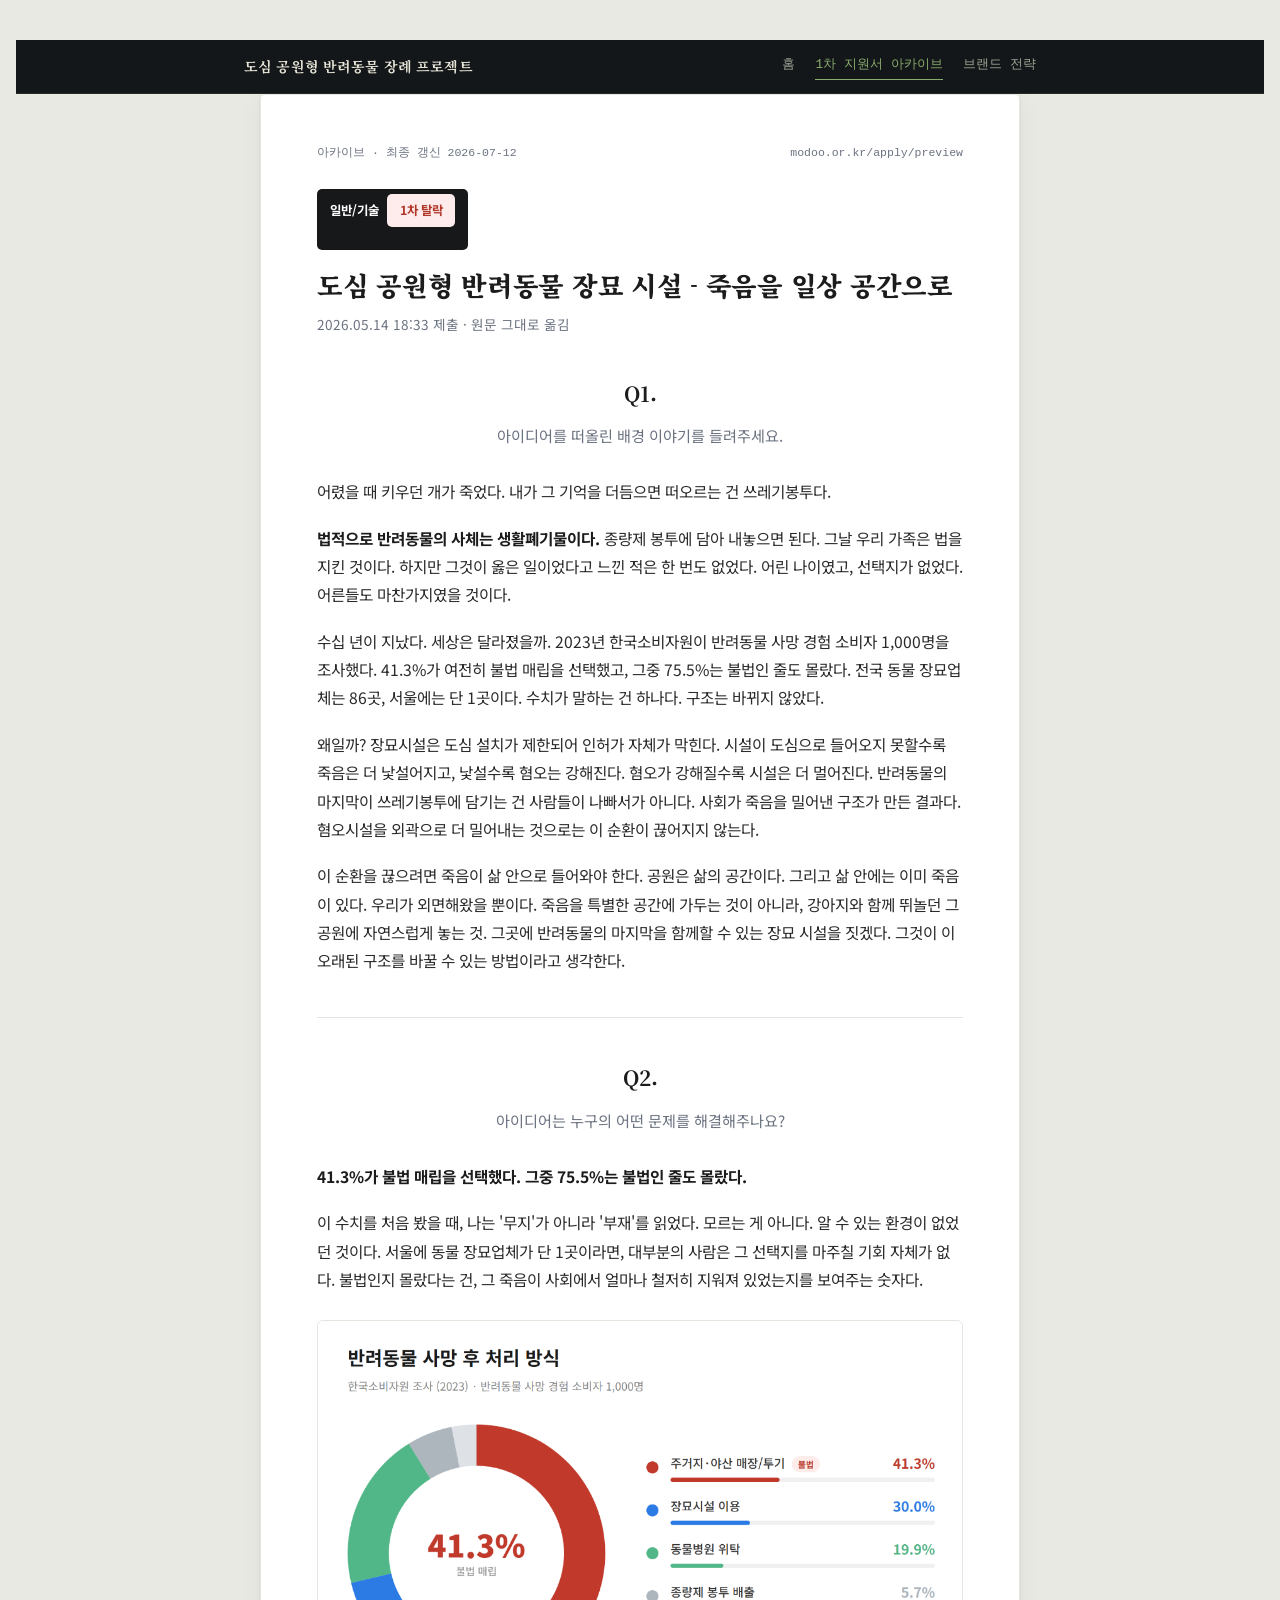
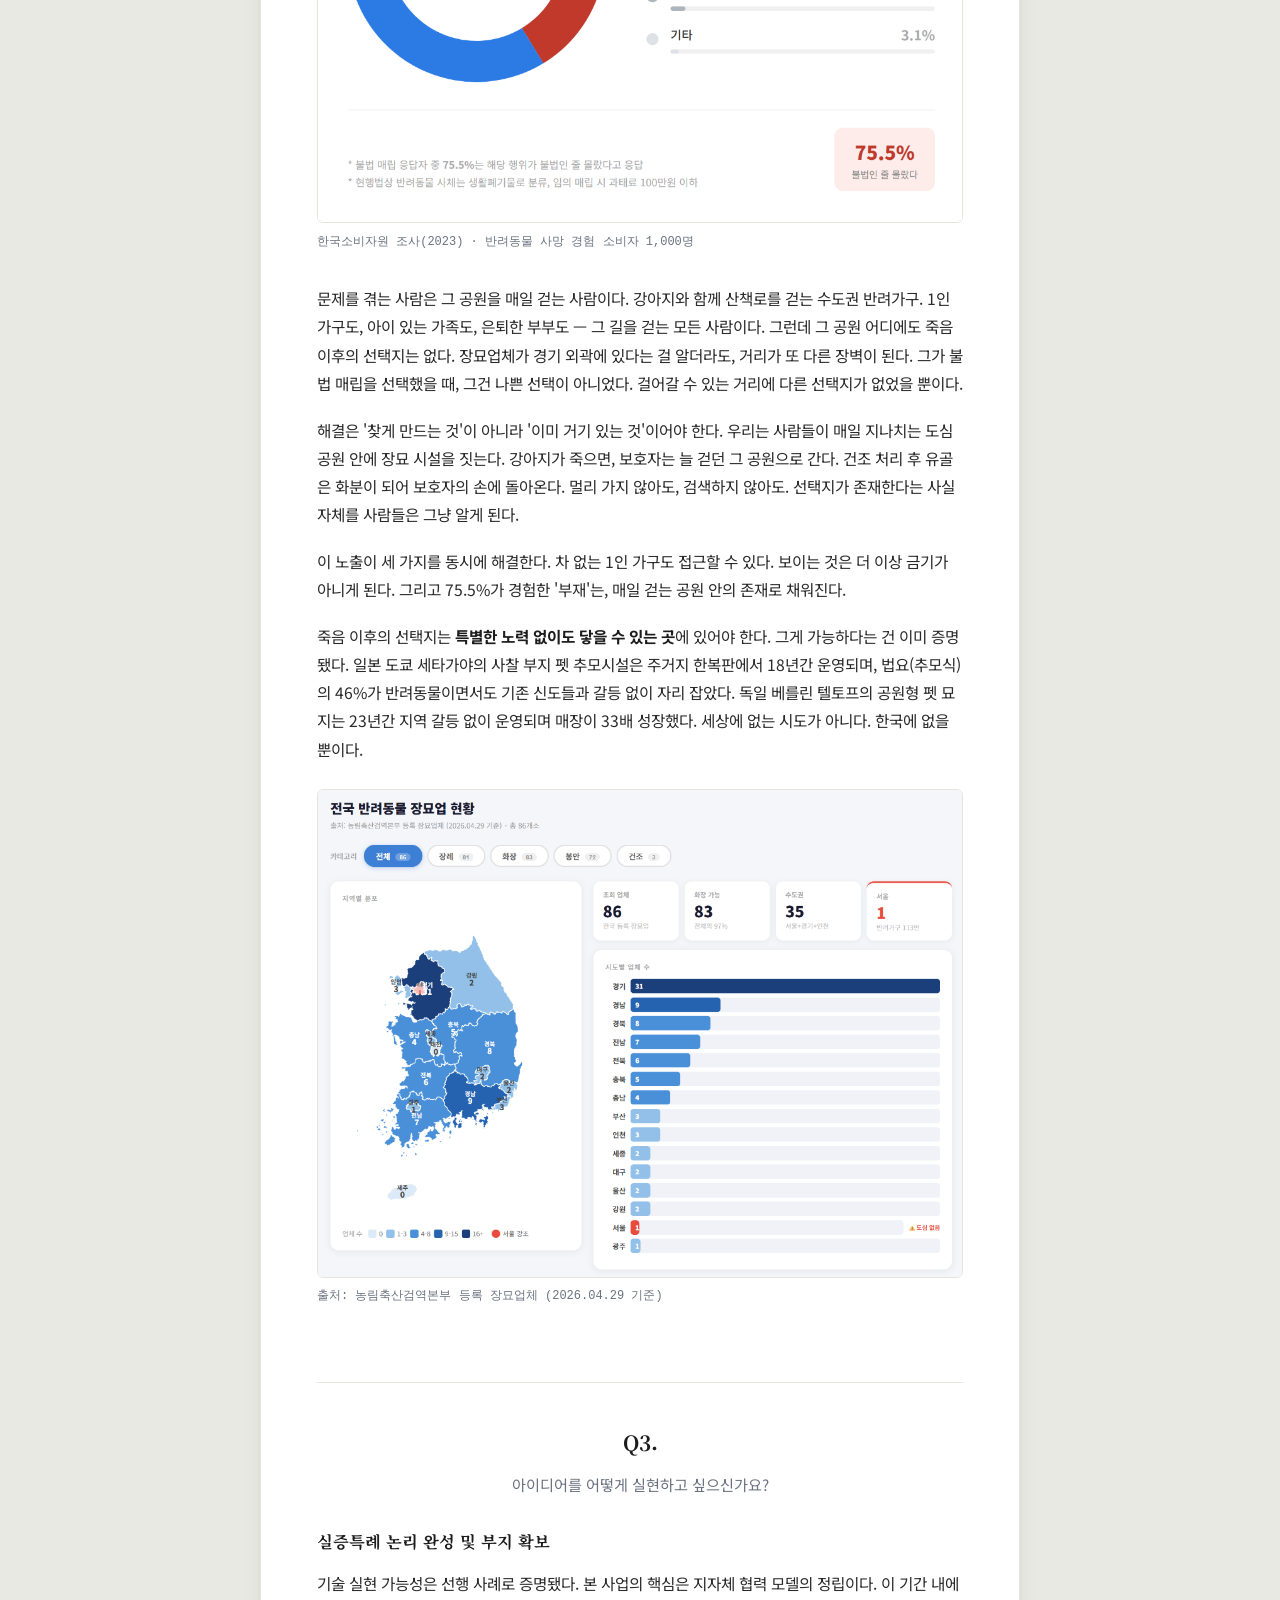
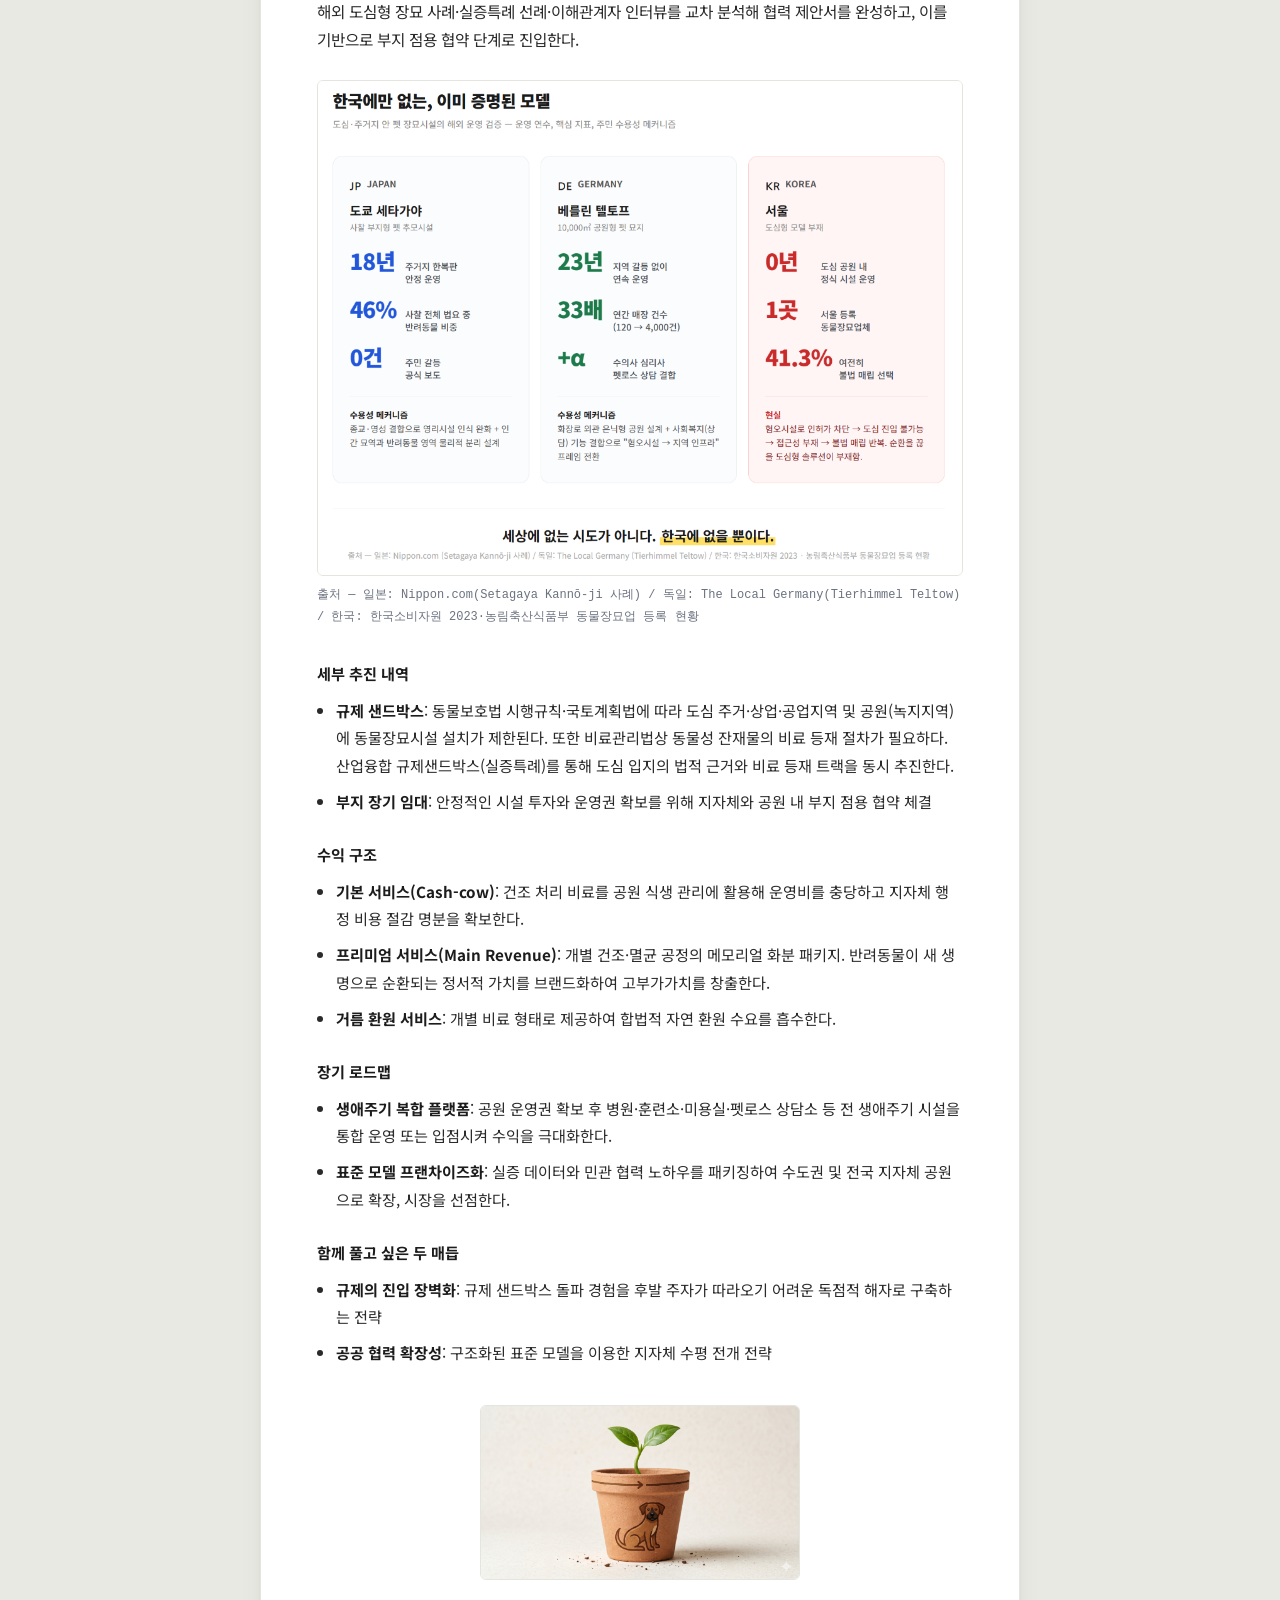
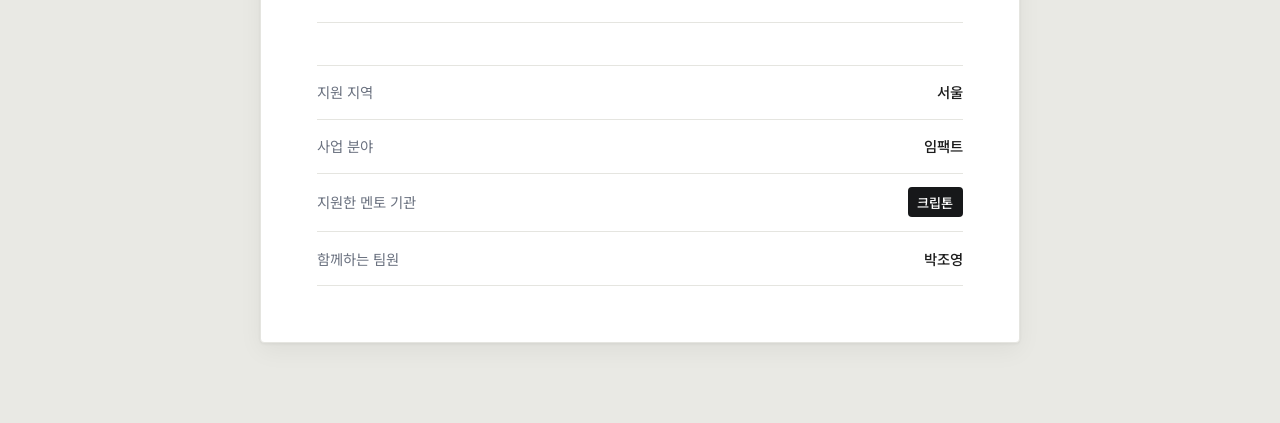
==== apply-round1.html @ a707ae1f "사이트 구조 재편: 랜딩 페이지 + 하위 페이지 + 공통 내비게이션 - index.html: 1차 지원서 아카이브 대신 프로젝트 소개 + 하위 페이지   링크 카드로 구성된 랜딩 " ====
<!doctype html>
<html lang="ko">
<head>
<meta charset="utf-8" />
<meta name="viewport" content="width=device-width, initial-scale=1" />
<title>1차 지원서 아카이브 — 도심 공원형 반려동물 장묘 시설</title>
<meta name="description" content="2026년 상반기 모두의 창업 프로젝트 1차 지원서 제출 원문 아카이브. 도심 공원형 반려동물 장묘 시설 — 죽음을 일상 공간으로." />
<link rel="preconnect" href="https://fonts.googleapis.com" />
<link rel="preconnect" href="https://fonts.gstatic.com" crossorigin />
<link href="https://fonts.googleapis.com/css2?family=Noto+Serif+KR:wght@500;700;900&family=Noto+Sans+KR:wght@400;500;700&display=swap" rel="stylesheet" />
<link rel="stylesheet" href="assets/nav.css" />
<link rel="stylesheet" href="assets/archive.css" />
</head>
<body>

<nav class="sitenav">
  <div class="sitenav-wrap">
    <a class="sitenav-brand" href="index.html">도심 공원형 반려동물 장례 프로젝트</a>
    <div class="sitenav-links">
      <a href="index.html">홈</a>
      <a href="apply-round1.html" class="active">1차 지원서 아카이브</a>
      <a href="brand.html">브랜드 전략</a>
    </div>
  </div>
</nav>

<div class="doc">

  <div class="doc-topline">
    <span>아카이브 · 최종 갱신 2026-07-12</span>
    <span>modoo.or.kr/apply/preview</span>
  </div>

  <span class="badge">일반/기술<span class="badge result">1차 탈락</span></span>
  <h1>도심 공원형 반려동물 장묘 시설 - 죽음을 일상 공간으로</h1>
  <p class="submitted">2026.05.14 18:33 제출 · 원문 그대로 옮김</p>

  <div class="qsection">
    <div class="qhead">
      <div class="qn">Q1.</div>
      <div class="qtext">아이디어를 떠올린 배경 이야기를 들려주세요.</div>
    </div>
    <div class="qbody">
      <p>어렸을 때 키우던 개가 죽었다. 내가 그 기억을 더듬으면 떠오르는 건 쓰레기봉투다.</p>
      <p><b>법적으로 반려동물의 사체는 생활폐기물이다.</b> 종량제 봉투에 담아 내놓으면 된다. 그날 우리 가족은 법을 지킨 것이다. 하지만 그것이 옳은 일이었다고 느낀 적은 한 번도 없었다. 어린 나이였고, 선택지가 없었다. 어른들도 마찬가지였을 것이다.</p>
      <p>수십 년이 지났다. 세상은 달라졌을까. 2023년 한국소비자원이 반려동물 사망 경험 소비자 1,000명을 조사했다. 41.3%가 여전히 불법 매립을 선택했고, 그중 75.5%는 불법인 줄도 몰랐다. 전국 동물 장묘업체는 86곳, 서울에는 단 1곳이다. 수치가 말하는 건 하나다. 구조는 바뀌지 않았다.</p>
      <p>왜일까? 장묘시설은 도심 설치가 제한되어 인허가 자체가 막힌다. 시설이 도심으로 들어오지 못할수록 죽음은 더 낯설어지고, 낯설수록 혐오는 강해진다. 혐오가 강해질수록 시설은 더 멀어진다. 반려동물의 마지막이 쓰레기봉투에 담기는 건 사람들이 나빠서가 아니다. 사회가 죽음을 밀어낸 구조가 만든 결과다. 혐오시설을 외곽으로 더 밀어내는 것으로는 이 순환이 끊어지지 않는다.</p>
      <p>이 순환을 끊으려면 죽음이 삶 안으로 들어와야 한다. 공원은 삶의 공간이다. 그리고 삶 안에는 이미 죽음이 있다. 우리가 외면해왔을 뿐이다. 죽음을 특별한 공간에 가두는 것이 아니라, 강아지와 함께 뛰놀던 그 공원에 자연스럽게 놓는 것. 그곳에 반려동물의 마지막을 함께할 수 있는 장묘 시설을 짓겠다. 그것이 이 오래된 구조를 바꿀 수 있는 방법이라고 생각한다.</p>
    </div>
  </div>

  <div class="qsection">
    <div class="qhead">
      <div class="qn">Q2.</div>
      <div class="qtext">아이디어는 누구의 어떤 문제를 해결해주나요?</div>
    </div>
    <div class="qbody">
      <p><b>41.3%가 불법 매립을 선택했다. 그중 75.5%는 불법인 줄도 몰랐다.</b></p>
      <p>이 수치를 처음 봤을 때, 나는 '무지'가 아니라 '부재'를 읽었다. 모르는 게 아니다. 알 수 있는 환경이 없었던 것이다. 서울에 동물 장묘업체가 단 1곳이라면, 대부분의 사람은 그 선택지를 마주칠 기회 자체가 없다. 불법인지 몰랐다는 건, 그 죽음이 사회에서 얼마나 철저히 지워져 있었는지를 보여주는 숫자다.</p>

      <figure class="doc-figure">
        <img src="assets/app/donut.png" alt="반려동물 사망 후 처리 방식 — 한국소비자원 조사(2023), 불법 매립 41.3%" loading="lazy" />
        <figcaption>한국소비자원 조사(2023) · 반려동물 사망 경험 소비자 1,000명</figcaption>
      </figure>

      <p>문제를 겪는 사람은 그 공원을 매일 걷는 사람이다. 강아지와 함께 산책로를 걷는 수도권 반려가구. 1인 가구도, 아이 있는 가족도, 은퇴한 부부도 — 그 길을 걷는 모든 사람이다. 그런데 그 공원 어디에도 죽음 이후의 선택지는 없다. 장묘업체가 경기 외곽에 있다는 걸 알더라도, 거리가 또 다른 장벽이 된다. 그가 불법 매립을 선택했을 때, 그건 나쁜 선택이 아니었다. 걸어갈 수 있는 거리에 다른 선택지가 없었을 뿐이다.</p>
      <p>해결은 '찾게 만드는 것'이 아니라 '이미 거기 있는 것'이어야 한다. 우리는 사람들이 매일 지나치는 도심 공원 안에 장묘 시설을 짓는다. 강아지가 죽으면, 보호자는 늘 걷던 그 공원으로 간다. 건조 처리 후 유골은 화분이 되어 보호자의 손에 돌아온다. 멀리 가지 않아도, 검색하지 않아도. 선택지가 존재한다는 사실 자체를 사람들은 그냥 알게 된다.</p>
      <p>이 노출이 세 가지를 동시에 해결한다. 차 없는 1인 가구도 접근할 수 있다. 보이는 것은 더 이상 금기가 아니게 된다. 그리고 75.5%가 경험한 '부재'는, 매일 걷는 공원 안의 존재로 채워진다.</p>
      <p>죽음 이후의 선택지는 <b>특별한 노력 없이도 닿을 수 있는 곳</b>에 있어야 한다. 그게 가능하다는 건 이미 증명됐다. 일본 도쿄 세타가야의 사찰 부지 펫 추모시설은 주거지 한복판에서 18년간 운영되며, 법요(추모식)의 46%가 반려동물이면서도 기존 신도들과 갈등 없이 자리 잡았다. 독일 베를린 텔토프의 공원형 펫 묘지는 23년간 지역 갈등 없이 운영되며 매장이 33배 성장했다. 세상에 없는 시도가 아니다. 한국에 없을 뿐이다.</p>

      <figure class="doc-figure">
        <img src="assets/app/map.png" alt="전국 반려동물 장묘업 현황 — 총 86개소, 서울 1곳" loading="lazy" />
        <figcaption>출처: 농림축산검역본부 등록 장묘업체 (2026.04.29 기준)</figcaption>
      </figure>
    </div>
  </div>

  <div class="qsection">
    <div class="qhead">
      <div class="qn">Q3.</div>
      <div class="qtext">아이디어를 어떻게 실현하고 싶으신가요?</div>
    </div>
    <div class="qbody">
      <h4>실증특례 논리 완성 및 부지 확보</h4>
      <p>기술 실현 가능성은 선행 사례로 증명됐다. 본 사업의 핵심은 지자체 협력 모델의 정립이다. 이 기간 내에 해외 도심형 장묘 사례·실증특례 선례·이해관계자 인터뷰를 교차 분석해 협력 제안서를 완성하고, 이를 기반으로 부지 점용 협약 단계로 진입한다.</p>

      <figure class="doc-figure">
        <img src="assets/app/compare.png" alt="한국에만 없는, 이미 증명된 모델 — 도쿄 세타가야·베를린 텔토프·서울 비교" loading="lazy" />
        <figcaption>출처 — 일본: Nippon.com(Setagaya Kannō-ji 사례) / 독일: The Local Germany(Tierhimmel Teltow) / 한국: 한국소비자원 2023·농림축산식품부 동물장묘업 등록 현황</figcaption>
      </figure>

      <h5>세부 추진 내역</h5>
      <ul>
        <li><b>규제 샌드박스</b>: 동물보호법 시행규칙·국토계획법에 따라 도심 주거·상업·공업지역 및 공원(녹지지역)에 동물장묘시설 설치가 제한된다. 또한 비료관리법상 동물성 잔재물의 비료 등재 절차가 필요하다. 산업융합 규제샌드박스(실증특례)를 통해 도심 입지의 법적 근거와 비료 등재 트랙을 동시 추진한다.</li>
        <li><b>부지 장기 임대</b>: 안정적인 시설 투자와 운영권 확보를 위해 지자체와 공원 내 부지 점용 협약 체결</li>
      </ul>

      <h5>수익 구조</h5>
      <ul>
        <li><b>기본 서비스(Cash-cow)</b>: 건조 처리 비료를 공원 식생 관리에 활용해 운영비를 충당하고 지자체 행정 비용 절감 명분을 확보한다.</li>
        <li><b>프리미엄 서비스(Main Revenue)</b>: 개별 건조·멸균 공정의 메모리얼 화분 패키지. 반려동물이 새 생명으로 순환되는 정서적 가치를 브랜드화하여 고부가가치를 창출한다.</li>
        <li><b>거름 환원 서비스</b>: 개별 비료 형태로 제공하여 합법적 자연 환원 수요를 흡수한다.</li>
      </ul>

      <h5>장기 로드맵</h5>
      <ul>
        <li><b>생애주기 복합 플랫폼</b>: 공원 운영권 확보 후 병원·훈련소·미용실·펫로스 상담소 등 전 생애주기 시설을 통합 운영 또는 입점시켜 수익을 극대화한다.</li>
        <li><b>표준 모델 프랜차이즈화</b>: 실증 데이터와 민관 협력 노하우를 패키징하여 수도권 및 전국 지자체 공원으로 확장, 시장을 선점한다.</li>
      </ul>

      <h5>함께 풀고 싶은 두 매듭</h5>
      <ul>
        <li><b>규제의 진입 장벽화</b>: 규제 샌드박스 돌파 경험을 후발 주자가 따라오기 어려운 독점적 해자로 구축하는 전략</li>
        <li><b>공공 협력 확장성</b>: 구조화된 표준 모델을 이용한 지자체 수평 전개 전략</li>
      </ul>

      <figure class="doc-figure pot">
        <img src="assets/app/pot.png" alt="메모리얼 화분 컨셉 이미지 — 반려동물 일러스트가 그려진 화분에서 새싹이 자라는 모습" loading="lazy" />
      </figure>
    </div>
  </div>

  <div class="meta-table">
    <div class="meta-row"><span class="k">지원 지역</span><span class="v">서울</span></div>
    <div class="meta-row"><span class="k">사업 분야</span><span class="v">임팩트</span></div>
    <div class="meta-row"><span class="k">지원한 멘토 기관</span><span class="v tag">크립톤</span></div>
    <div class="meta-row"><span class="k">함께하는 팀원</span><span class="v">박조영</span></div>
  </div>

</div>

</body>
</html>
---- assets/nav.css ----
.sitenav{
  position:sticky; top:0; z-index:100;
  background:#14171a; border-bottom:1px solid #262b26;
}
.sitenav-wrap{
  max-width:840px; margin:0 auto; padding:.8rem 1.5rem;
  display:flex; align-items:center; justify-content:space-between; flex-wrap:wrap; gap:.5rem 1.2rem;
}
.sitenav-brand{
  color:#e8e6d8; font-family:'Noto Serif KR',serif; font-weight:700; font-size:.88rem;
  text-decoration:none; letter-spacing:.01em; white-space:nowrap;
}
.sitenav-brand:hover{color:#89ab6b;}
.sitenav-links{display:flex; gap:1.3rem; font-family:ui-monospace,'SF Mono',Consolas,monospace; font-size:.8rem;}
.sitenav-links a{
  color:#9aa392; text-decoration:none; padding-bottom:.2rem; border-bottom:1px solid transparent; white-space:nowrap;
}
.sitenav-links a:hover{color:#e8e6d8;}
.sitenav-links a.active{color:#89ab6b; border-color:#89ab6b;}

@media (max-width:560px){
  .sitenav-wrap{padding:.7rem 1rem;}
  .sitenav-links{gap:.9rem; font-size:.74rem;}
}
---- assets/archive.css ----
:root{
  --page-bg:#e9e9e4;
  --paper:#ffffff;
  --ink:#1c1c1c;
  --muted:#6b7280;
  --line:#e5e5e0;
  --badge:#17181a;
}
*{box-sizing:border-box;}
body{
  margin:0;
  background:var(--page-bg);
  color:var(--ink);
  font-family:'Noto Sans KR', -apple-system, 'Malgun Gothic', sans-serif;
  font-size:16px;
  line-height:1.8;
  -webkit-font-smoothing:antialiased;
  padding:2.5rem 1rem 5rem;
}

.doc{
  max-width:760px;
  margin:0 auto;
  background:var(--paper);
  border:1px solid var(--line);
  border-radius:4px;
  box-shadow:0 1px 3px rgba(0,0,0,.06), 0 8px 24px rgba(0,0,0,.05);
  padding:3rem 3.5rem 3.5rem;
}

.doc-topline{
  display:flex; justify-content:space-between; align-items:center;
  font-family:ui-monospace,'SF Mono',Consolas,monospace; font-size:.72rem; color:var(--muted);
  margin-bottom:1.6rem;
}
.doc-topline a{color:var(--muted); text-decoration:none; border-bottom:1px solid var(--line);}
.doc-topline a:hover{color:var(--ink); border-color:var(--muted);}

.badge{
  display:inline-block; background:var(--badge); color:#fff; font-size:.78rem; font-weight:700;
  padding:.32rem .8rem; border-radius:5px; margin-bottom:1.1rem;
}
.badge.result{background:#fdeceb; color:#b3382c; font-weight:700; margin-left:.5rem;}

h1{
  font-family:'Noto Serif KR',serif; font-weight:900; font-size:1.65rem; line-height:1.4;
  margin:0 0 .5rem; letter-spacing:-.01em;
}
.submitted{font-size:.85rem; color:var(--muted); margin:0 0 2.4rem;}

hr{border:none; border-top:1px solid var(--line); margin:2.4rem 0;}

.qhead{text-align:center; margin:0 0 1.8rem;}
.qhead .qn{
  font-family:'Noto Serif KR',serif; font-weight:700; font-size:1.3rem; color:var(--ink); margin-bottom:.6rem;
}
.qhead .qtext{font-size:.95rem; color:var(--muted);}

.qbody p{margin:0 0 1.15rem; font-size:.98rem; color:#2a2a2a;}
.qbody p:last-child{margin-bottom:0;}
.qbody b{color:var(--ink);}

.qbody h4{
  font-family:'Noto Serif KR',serif; font-size:1.02rem; font-weight:700; color:var(--ink);
  margin:1.8rem 0 .8rem;
}
.qbody h5{font-size:.95rem; font-weight:700; color:var(--ink); margin:1.6rem 0 .6rem;}
.qbody ul{margin:0 0 1.4rem; padding-left:1.2rem; font-size:.95rem; color:#2a2a2a;}
.qbody li{margin-bottom:.55rem;}
.qbody li:last-child{margin-bottom:0;}

figure.doc-figure{margin:1.6rem 0 2rem;}
figure.doc-figure img{display:block; width:100%; height:auto; border:1px solid var(--line); border-radius:6px;}
figure.doc-figure figcaption{font-size:.75rem; color:var(--muted); margin-top:.55rem; font-family:ui-monospace,monospace;}

.qsection{padding-bottom:2.6rem; margin-bottom:2.6rem; border-bottom:1px solid var(--line);}
.qsection:last-of-type{border-bottom:none; margin-bottom:0; padding-bottom:0;}

.meta-table{margin-top:2.4rem; border-top:1px solid var(--line);}
.meta-row{display:flex; justify-content:space-between; align-items:center; padding:.85rem 0; border-bottom:1px solid var(--line); font-size:.9rem;}
.meta-row .k{color:var(--muted);}
.meta-row .v{color:var(--ink); font-weight:500;}
.meta-row .v.tag{background:var(--badge); color:#fff; padding:.2rem .6rem; border-radius:4px; font-size:.82rem;}

figure.doc-figure.pot{max-width:320px; margin:2.4rem auto 0;}

@media (max-width:600px){
  body{padding:1.2rem .6rem 3rem;}
  .doc{padding:2rem 1.3rem 2.4rem;}
  h1{font-size:1.35rem;}
}
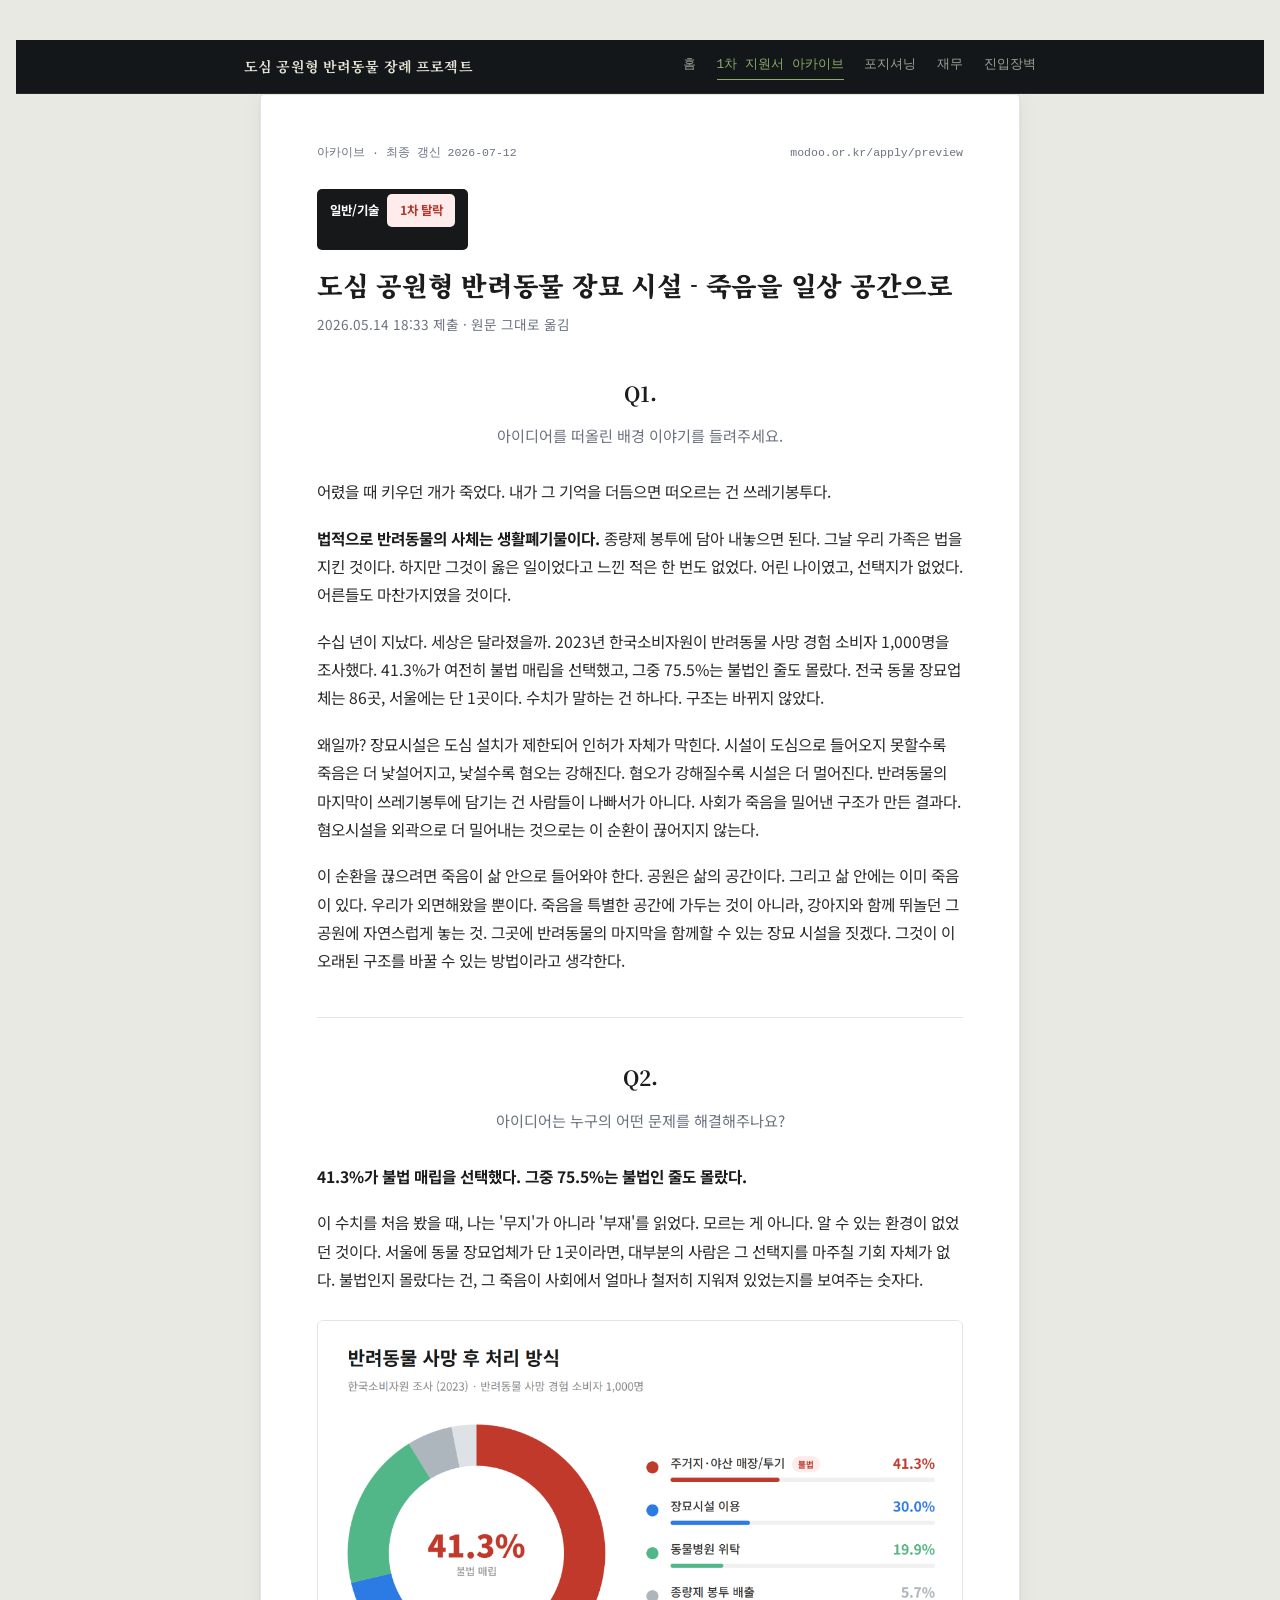
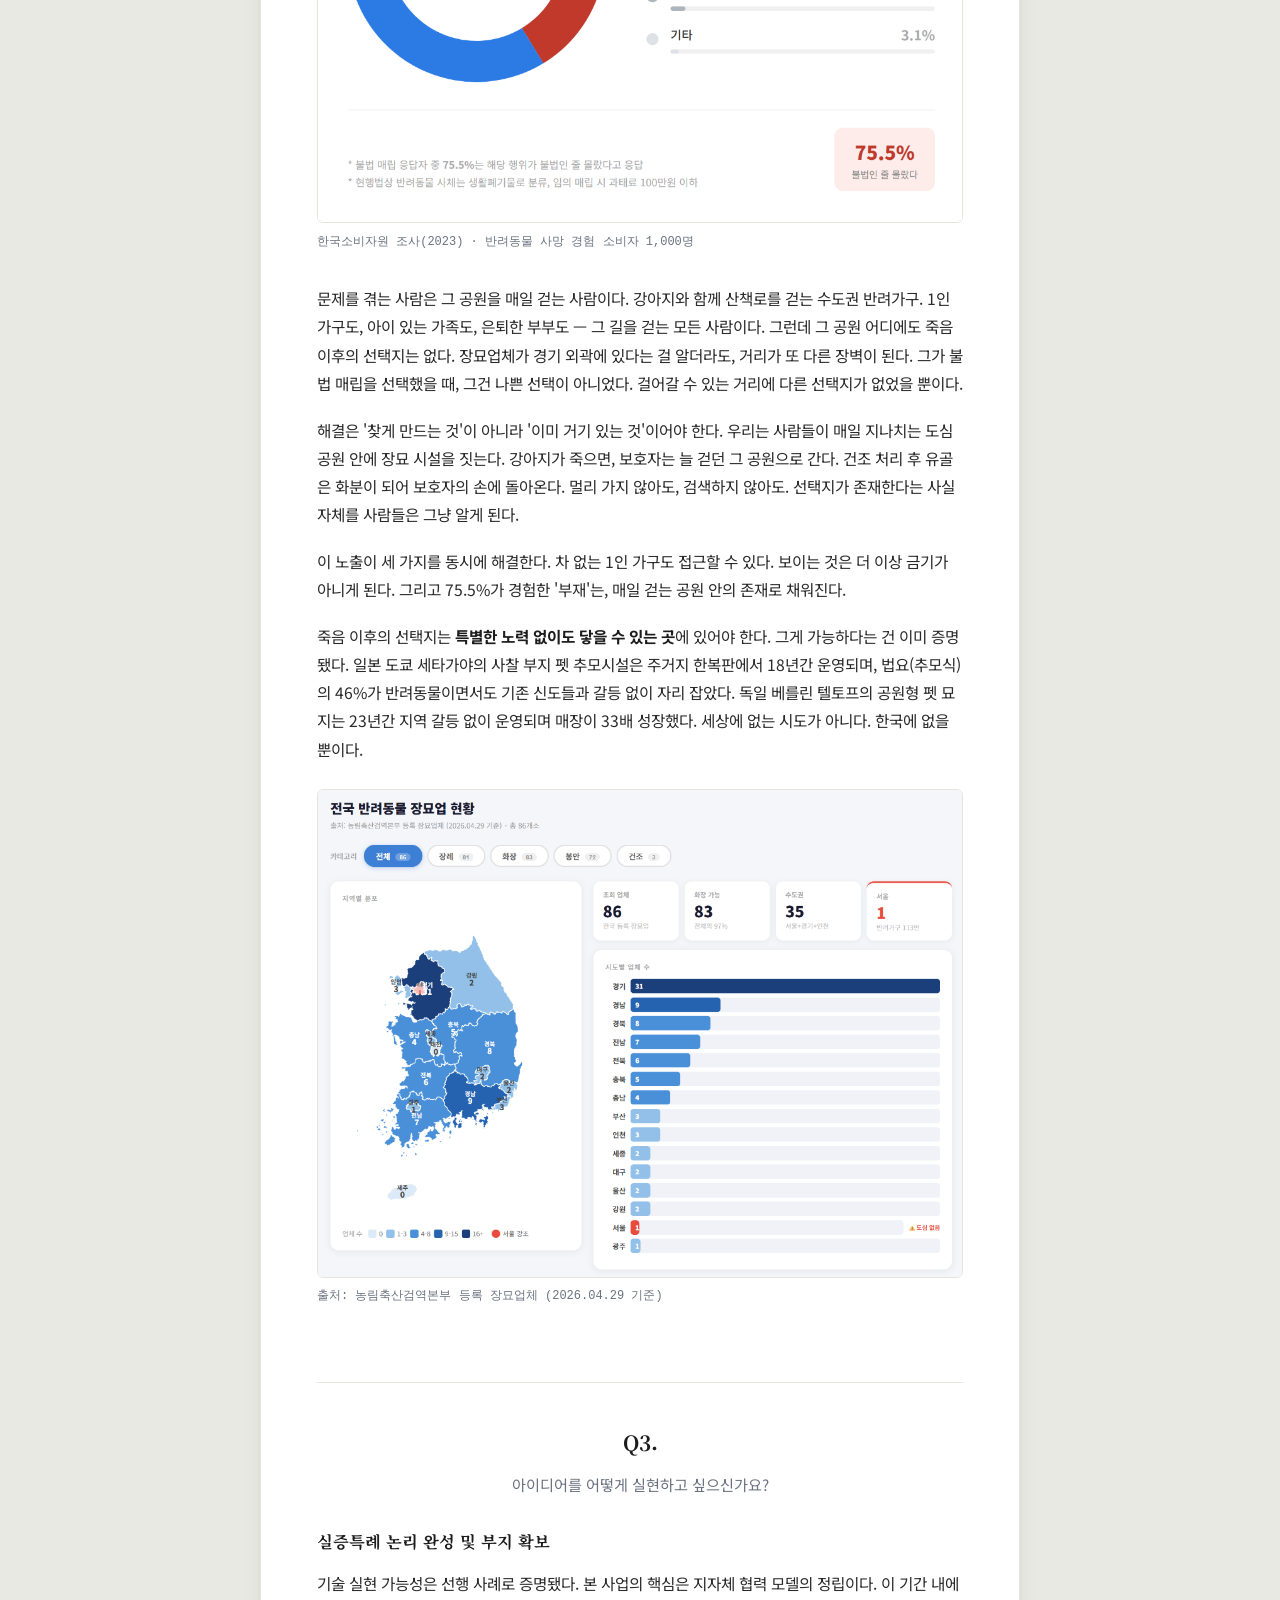
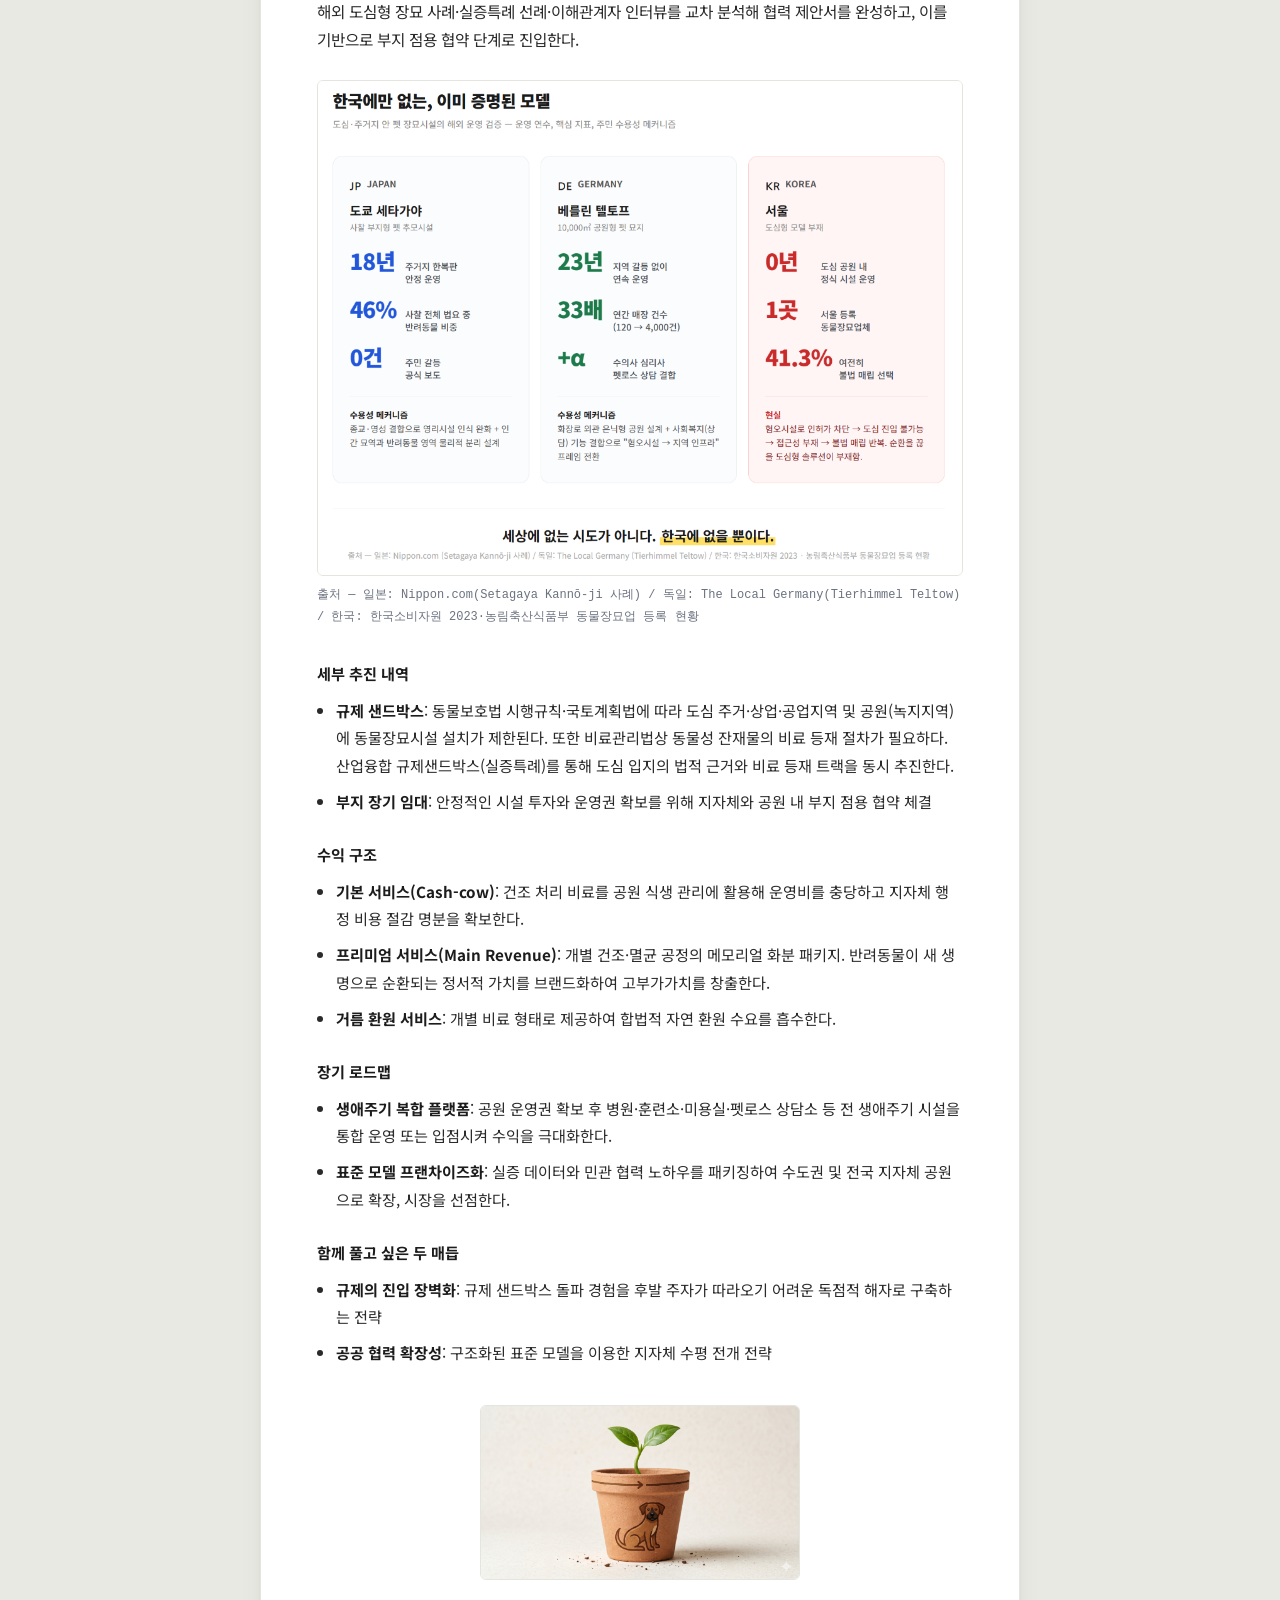
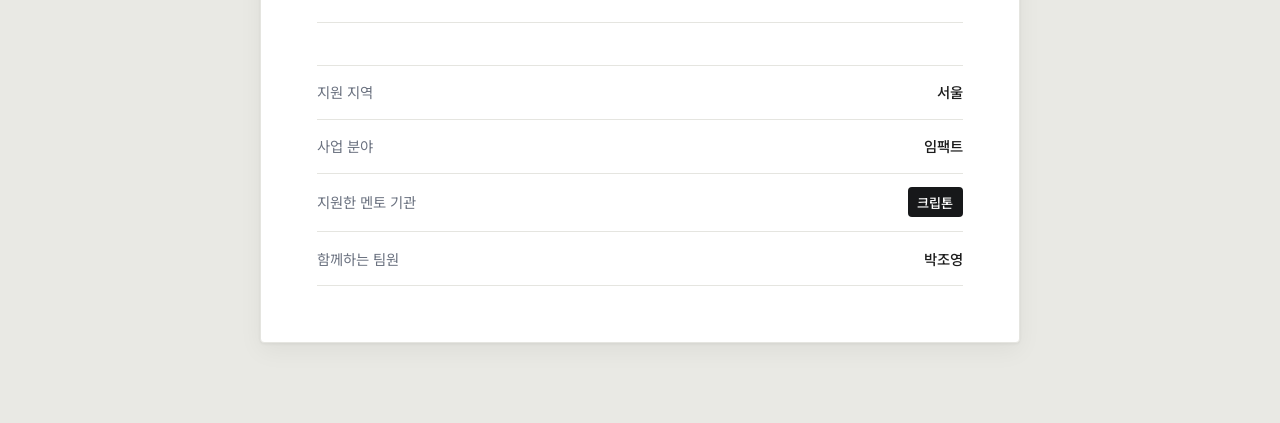
==== commit c6feaa89: "재무·진입장벽 페이지 스캐폴딩 추가, 5개 페이지 내비게이션 통일 1차 피드백은 세 갈래(포지셔닝/재무성과/진입장벽)로 읽혀 브랜드 전략(포지셔닝) 페이지와 짝을 이루는 finan" ====
--- a/apply-round1.html
+++ b/apply-round1.html
@@ -19,7 +19,9 @@
     <div class="sitenav-links">
       <a href="index.html">홈</a>
       <a href="apply-round1.html" class="active">1차 지원서 아카이브</a>
-      <a href="brand.html">브랜드 전략</a>
+      <a href="brand.html">포지셔닝</a>
+      <a href="finance.html">재무</a>
+      <a href="moat.html">진입장벽</a>
     </div>
   </div>
 </nav>
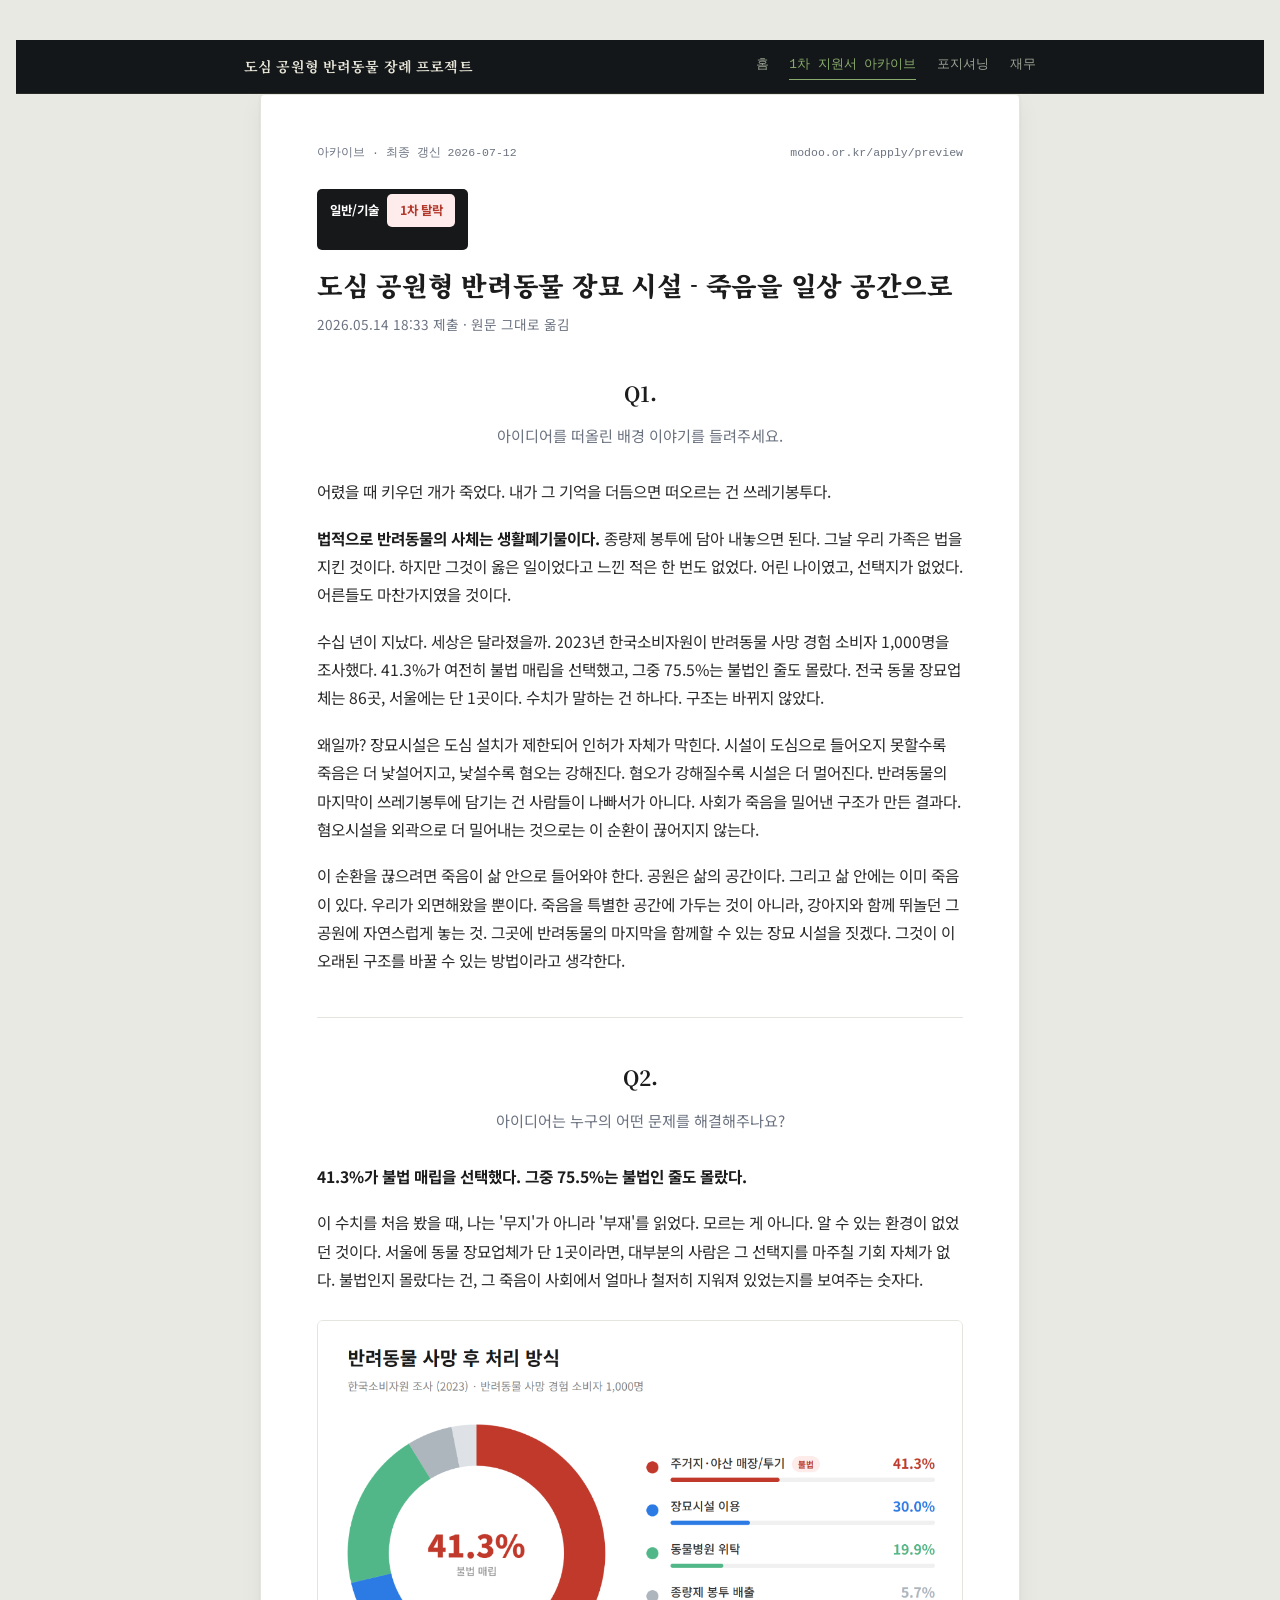
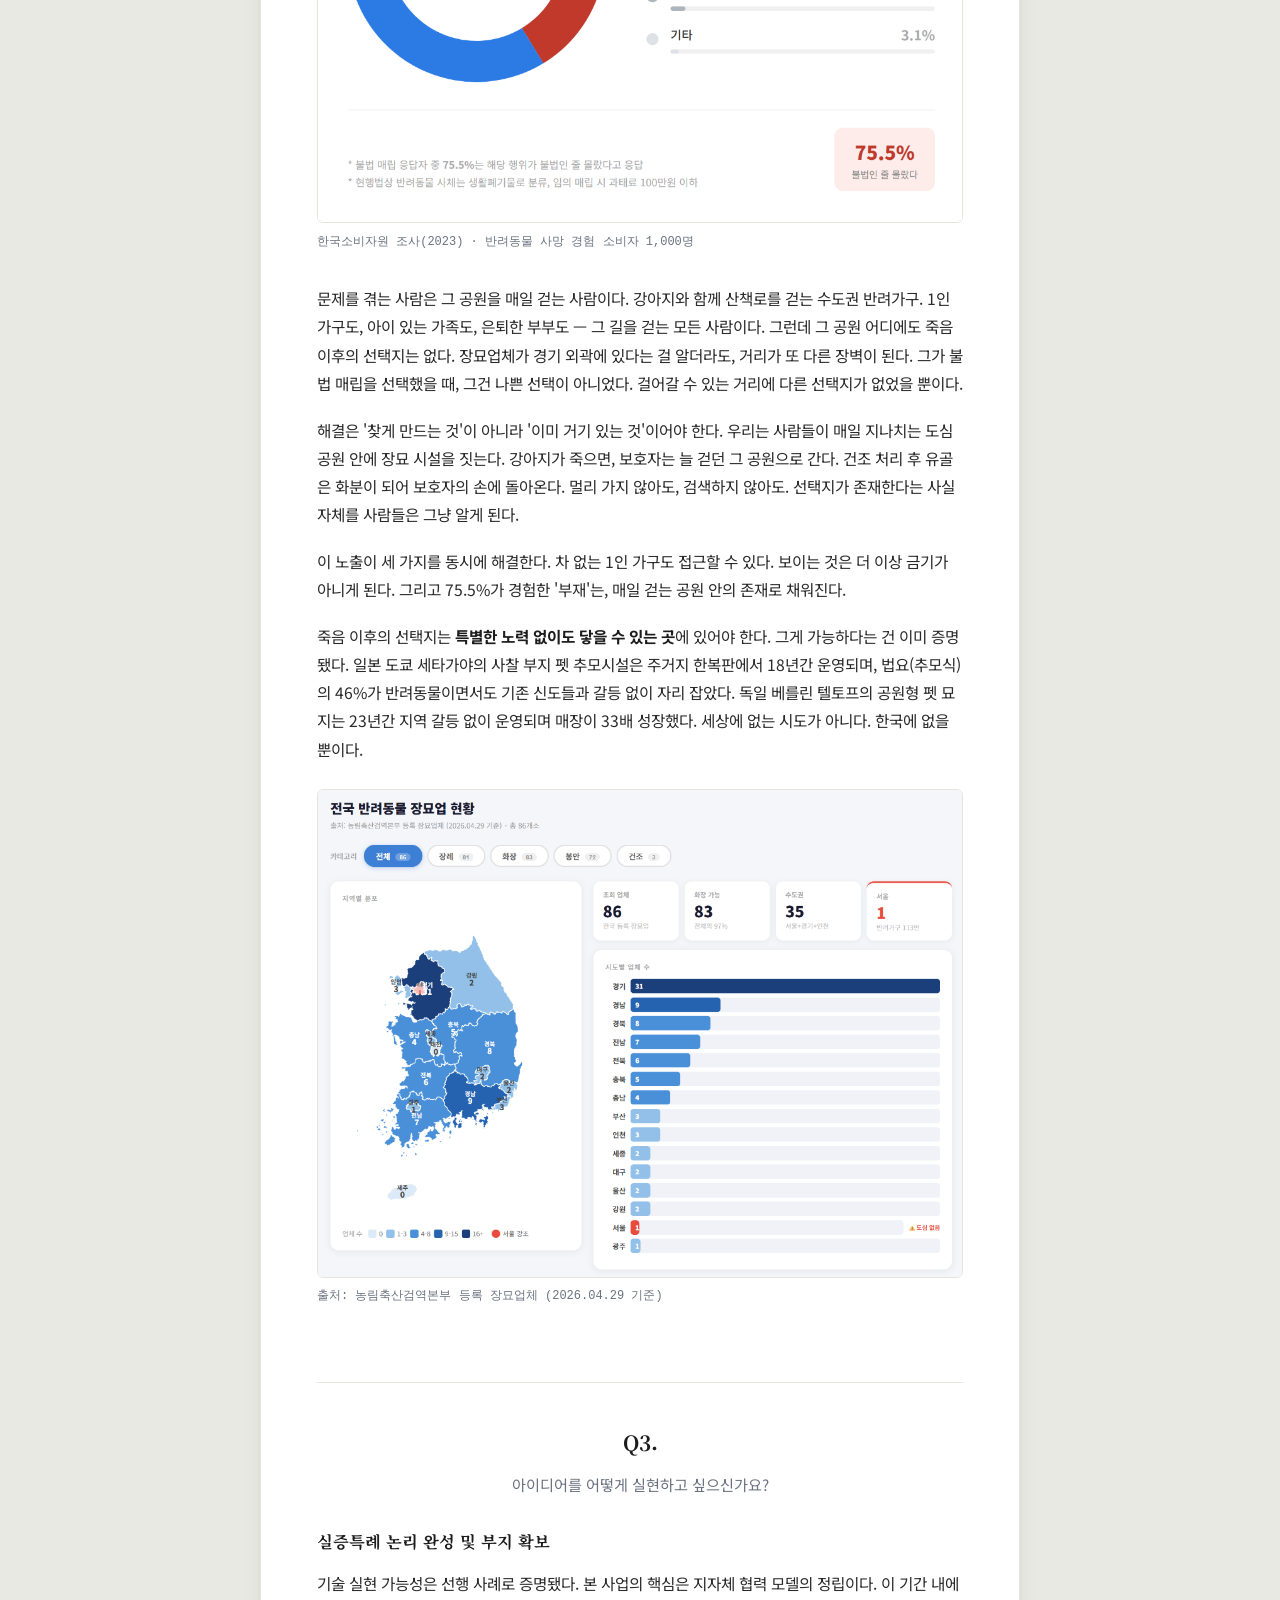
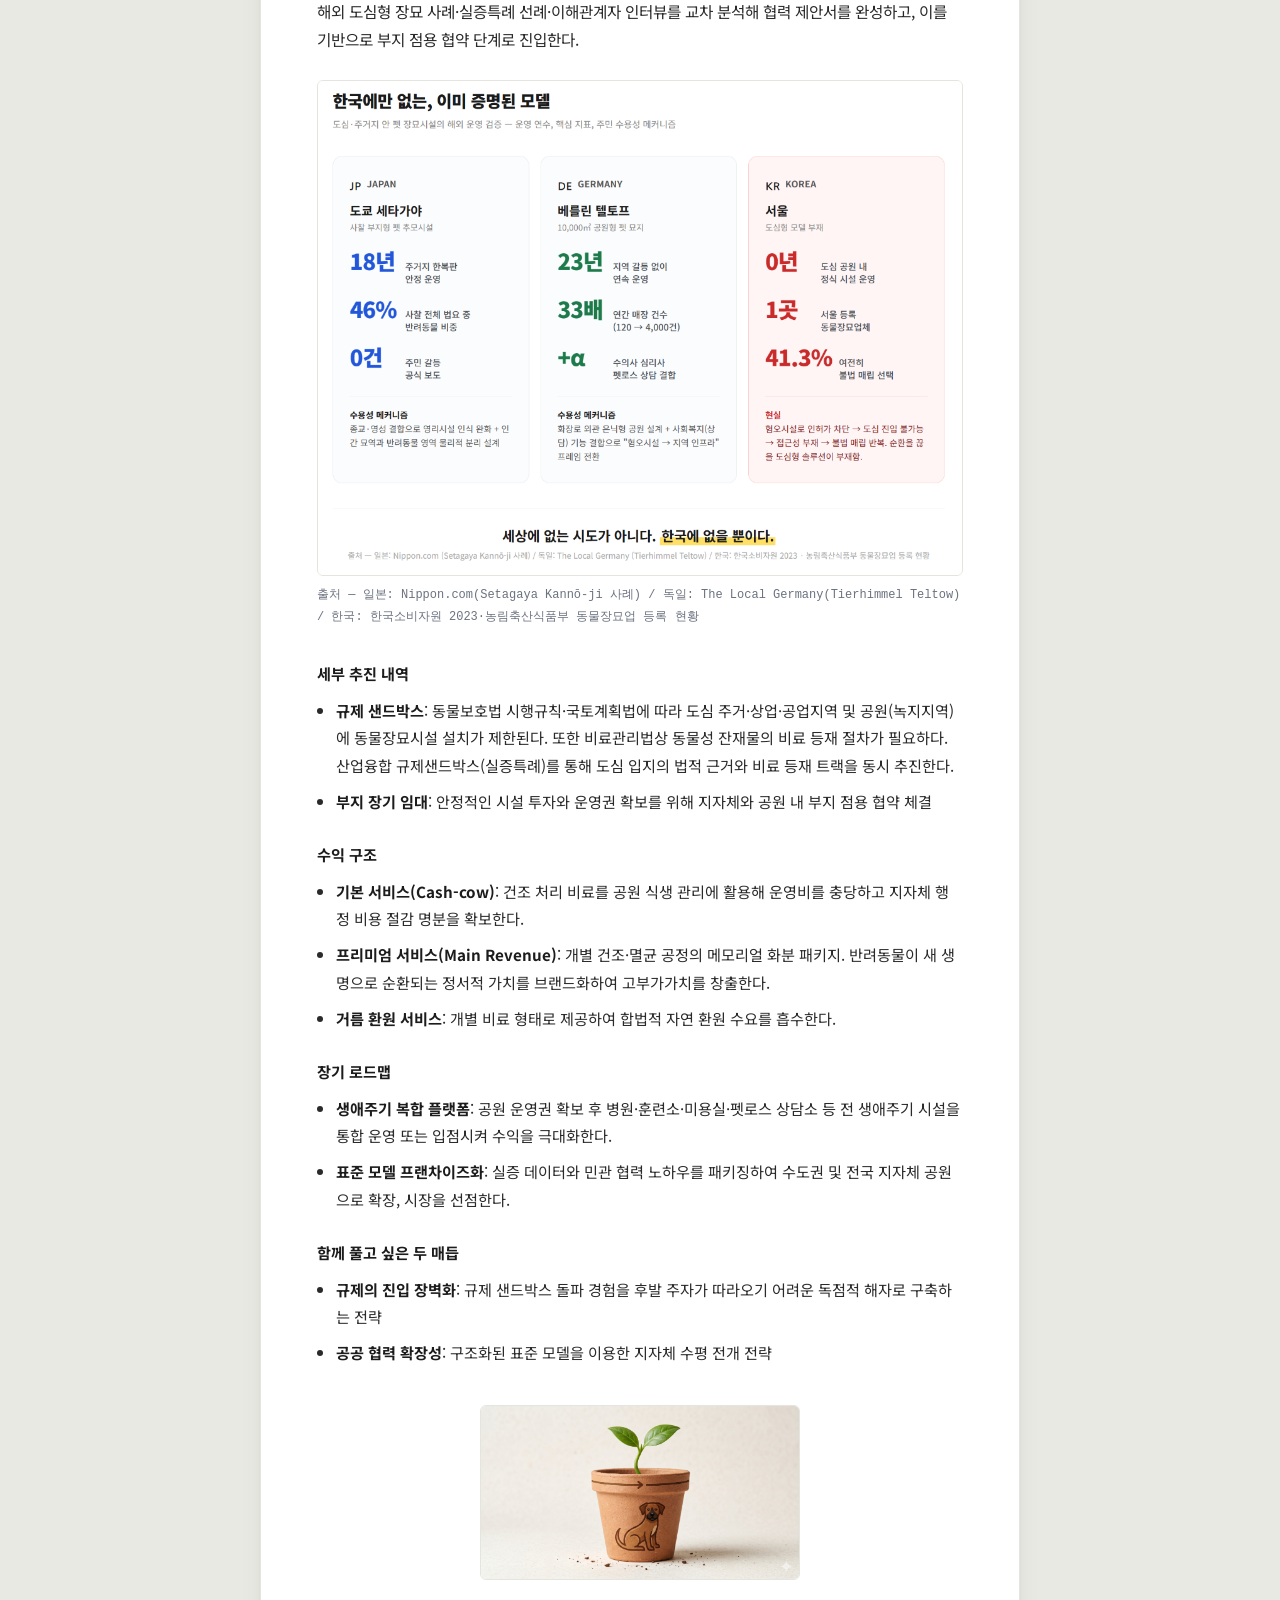
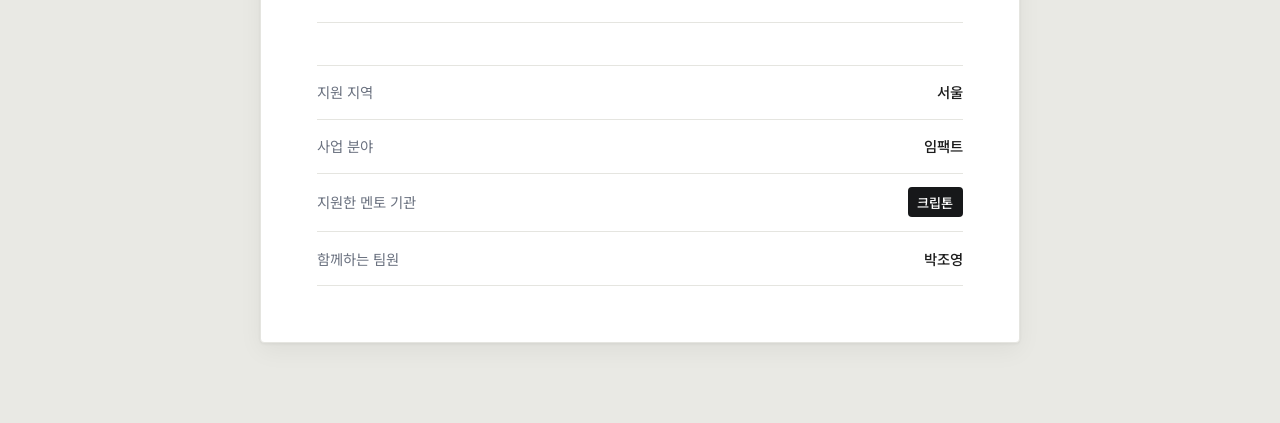
==== commit 372dbbf2: "진입장벽(moat) 페이지 제거 + nav/링크 정리" ====
--- a/apply-round1.html
+++ b/apply-round1.html
@@ -20,9 +20,7 @@
       <a href="index.html">홈</a>
       <a href="apply-round1.html" class="active">1차 지원서 아카이브</a>
       <a href="brand.html">포지셔닝</a>
-      <a href="finance.html">재무</a>
-      <a href="moat.html">진입장벽</a>
-    </div>
+      <a href="finance.html">재무</a>    </div>
   </div>
 </nav>
 
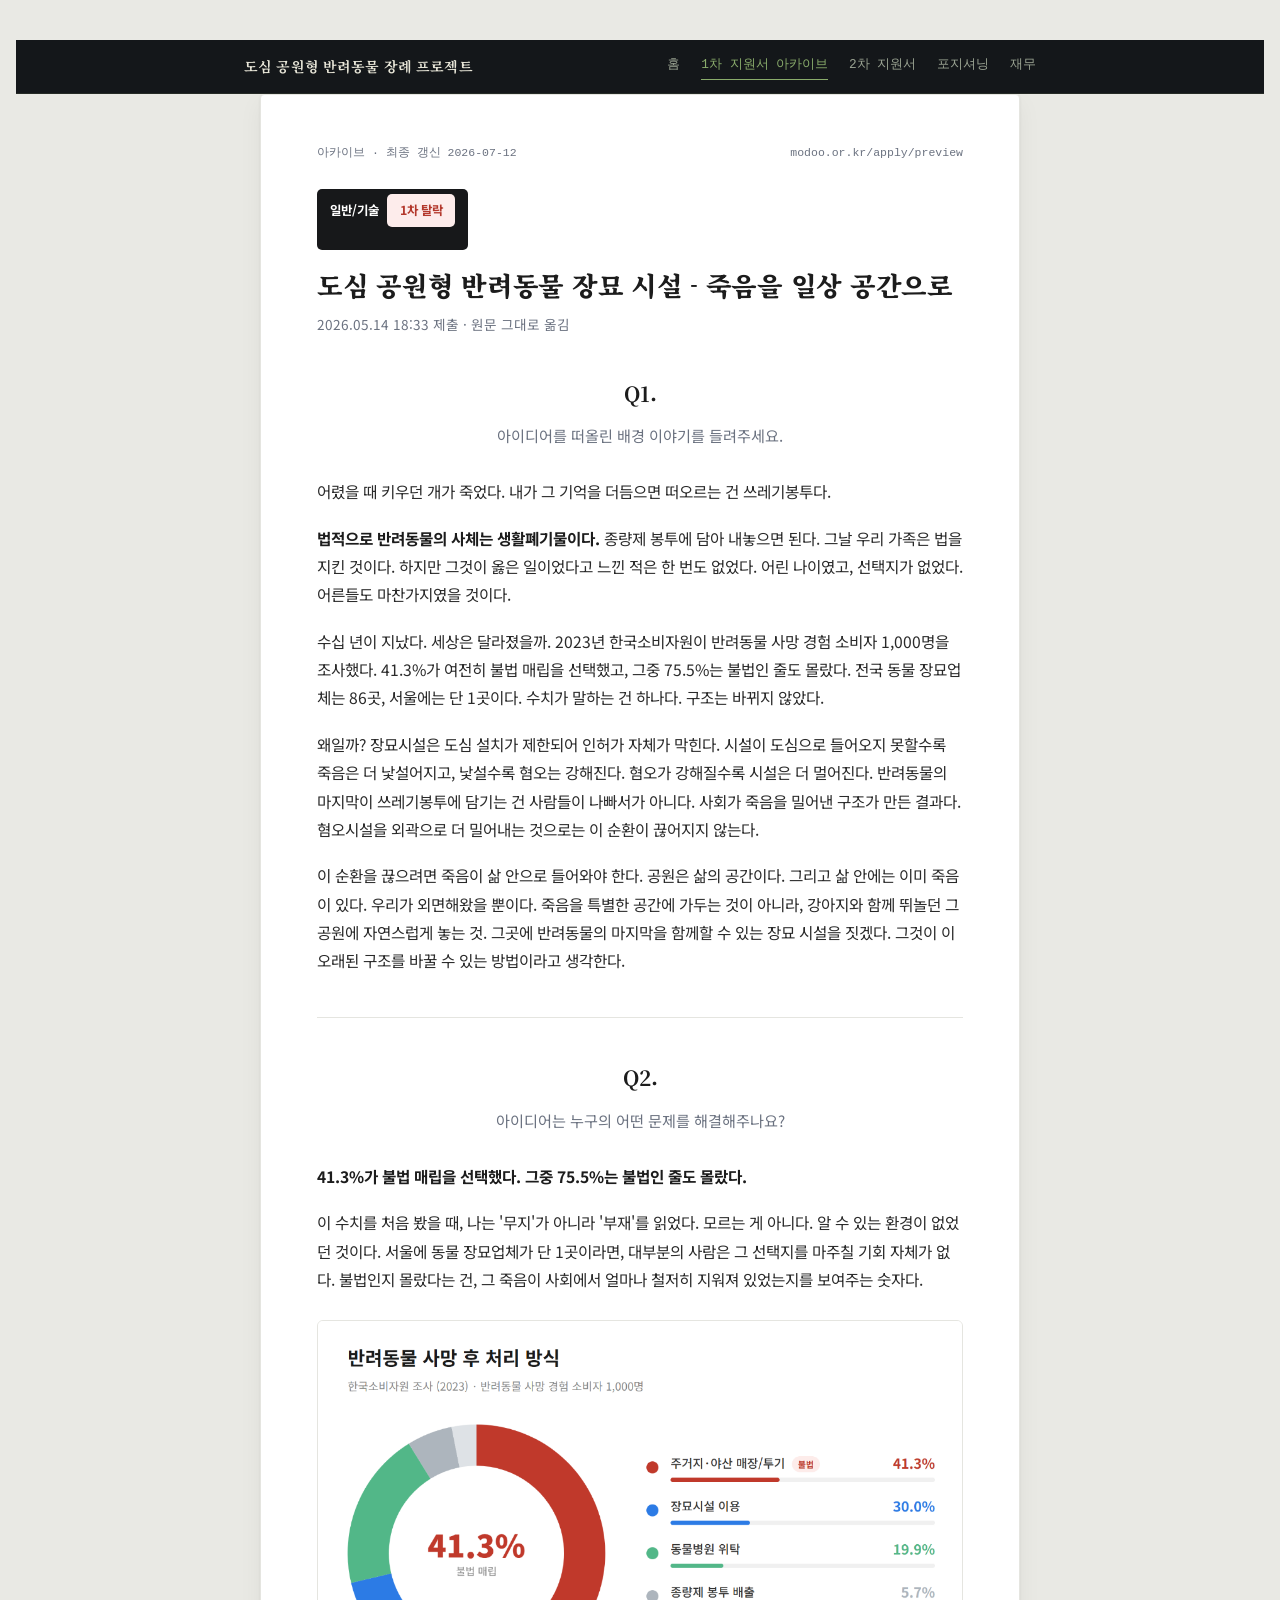
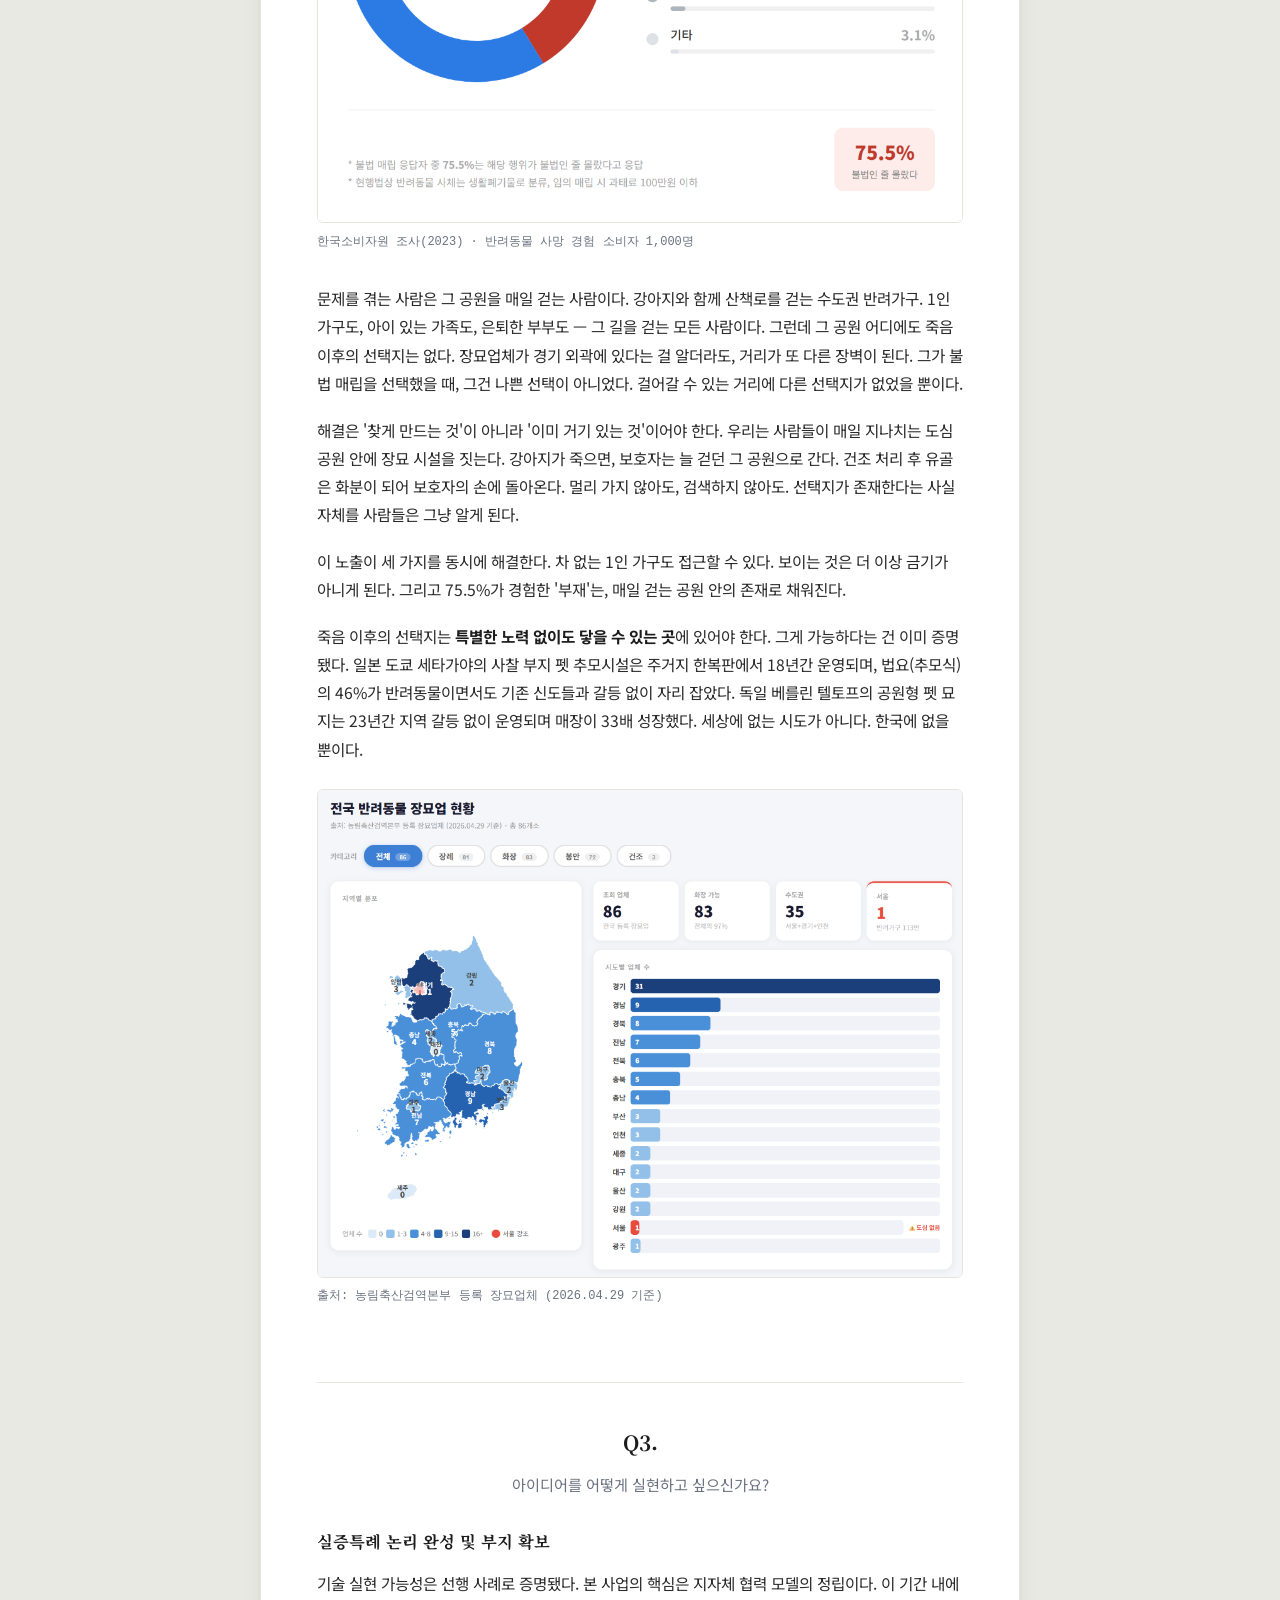
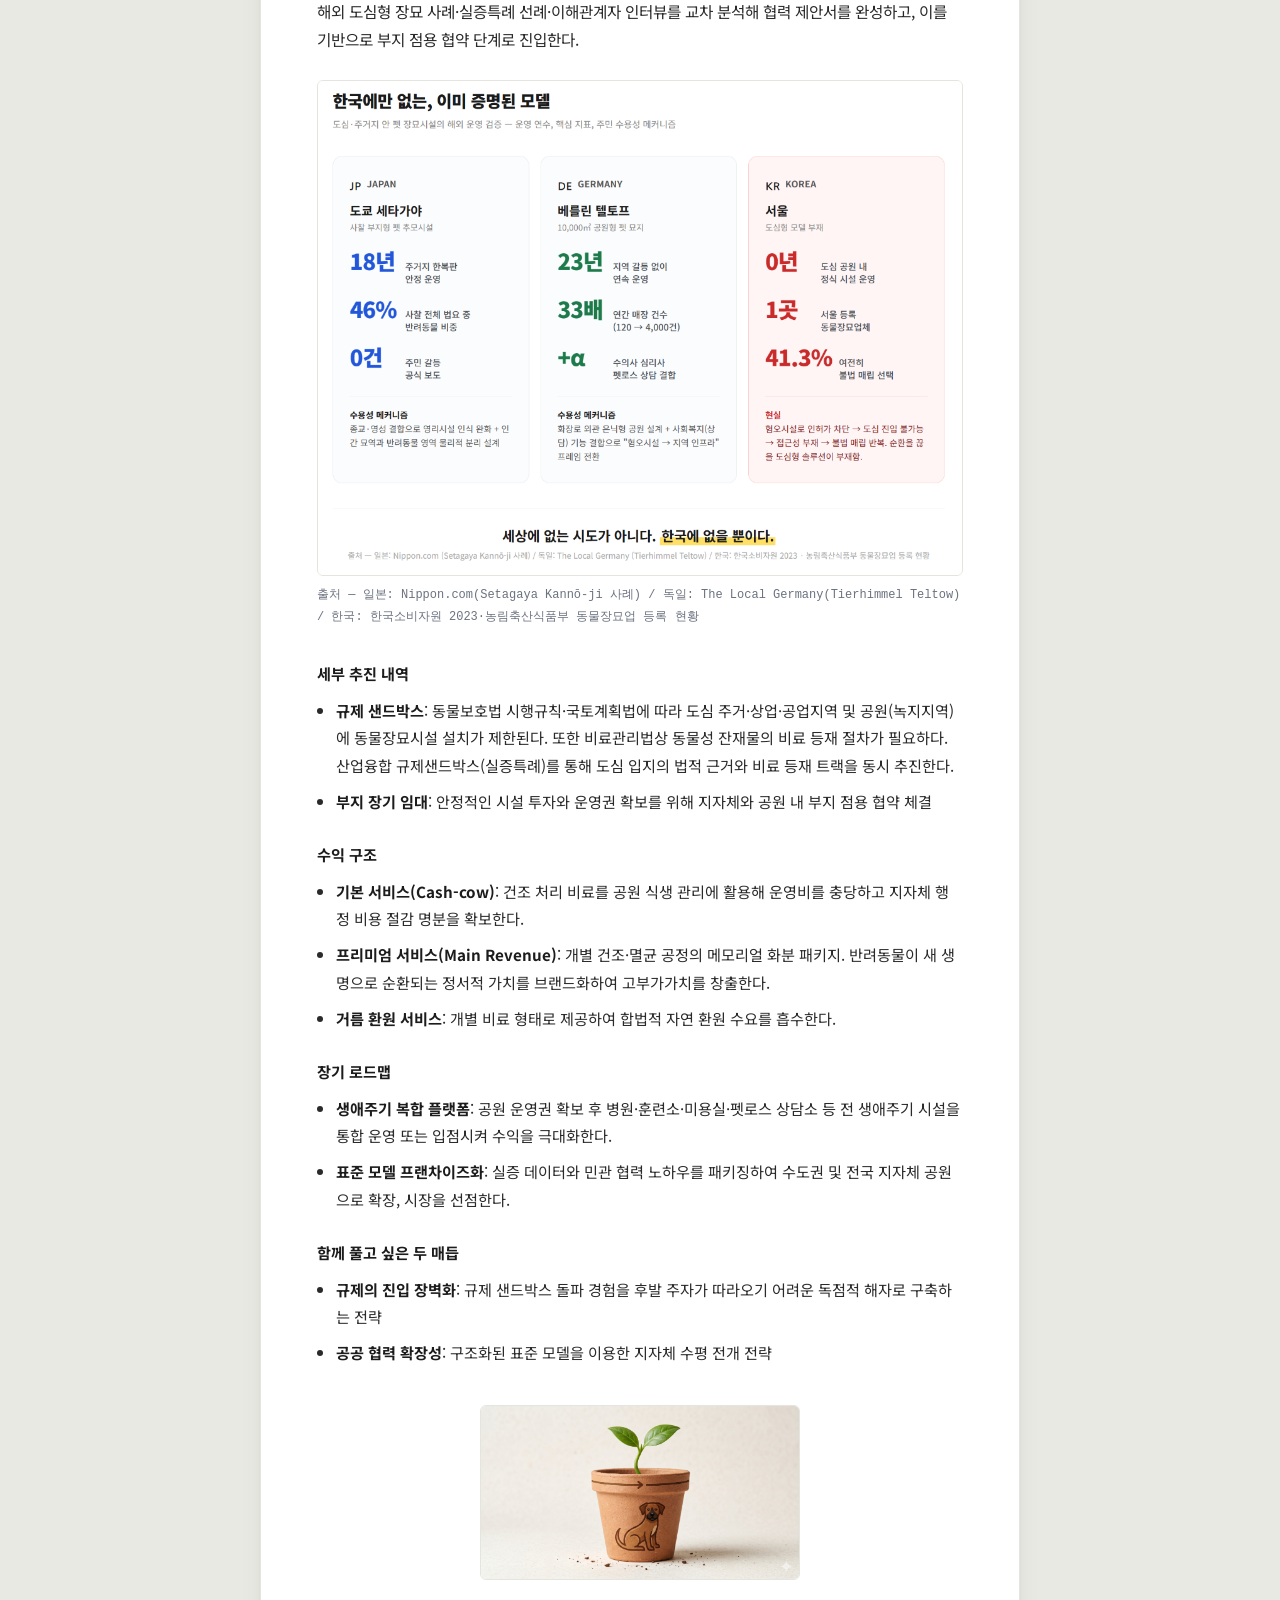
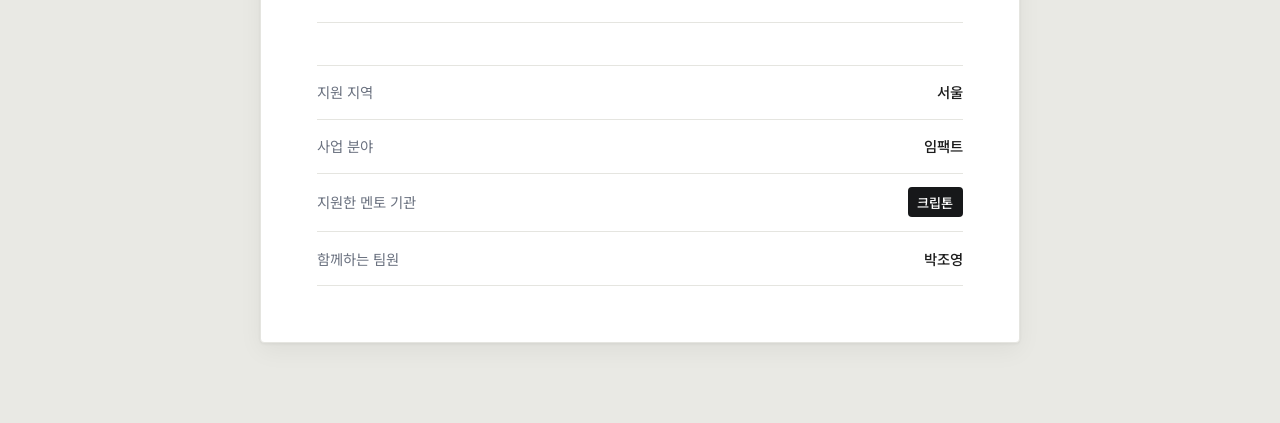
==== commit 3c04af6d: "2차 지원서 초안 페이지 추가 1차와 동일한 문서형 레이아웃(archive.css)으로 apply-round2.html을 만들고, Q1/Q2/Q3 스켈레톤만 채운 상태("내용 준비" ====
--- a/apply-round1.html
+++ b/apply-round1.html
@@ -19,8 +19,10 @@
     <div class="sitenav-links">
       <a href="index.html">홈</a>
       <a href="apply-round1.html" class="active">1차 지원서 아카이브</a>
+      <a href="apply-round2.html">2차 지원서</a>
       <a href="brand.html">포지셔닝</a>
-      <a href="finance.html">재무</a>    </div>
+      <a href="finance.html">재무</a>
+    </div>
   </div>
 </nav>
 
